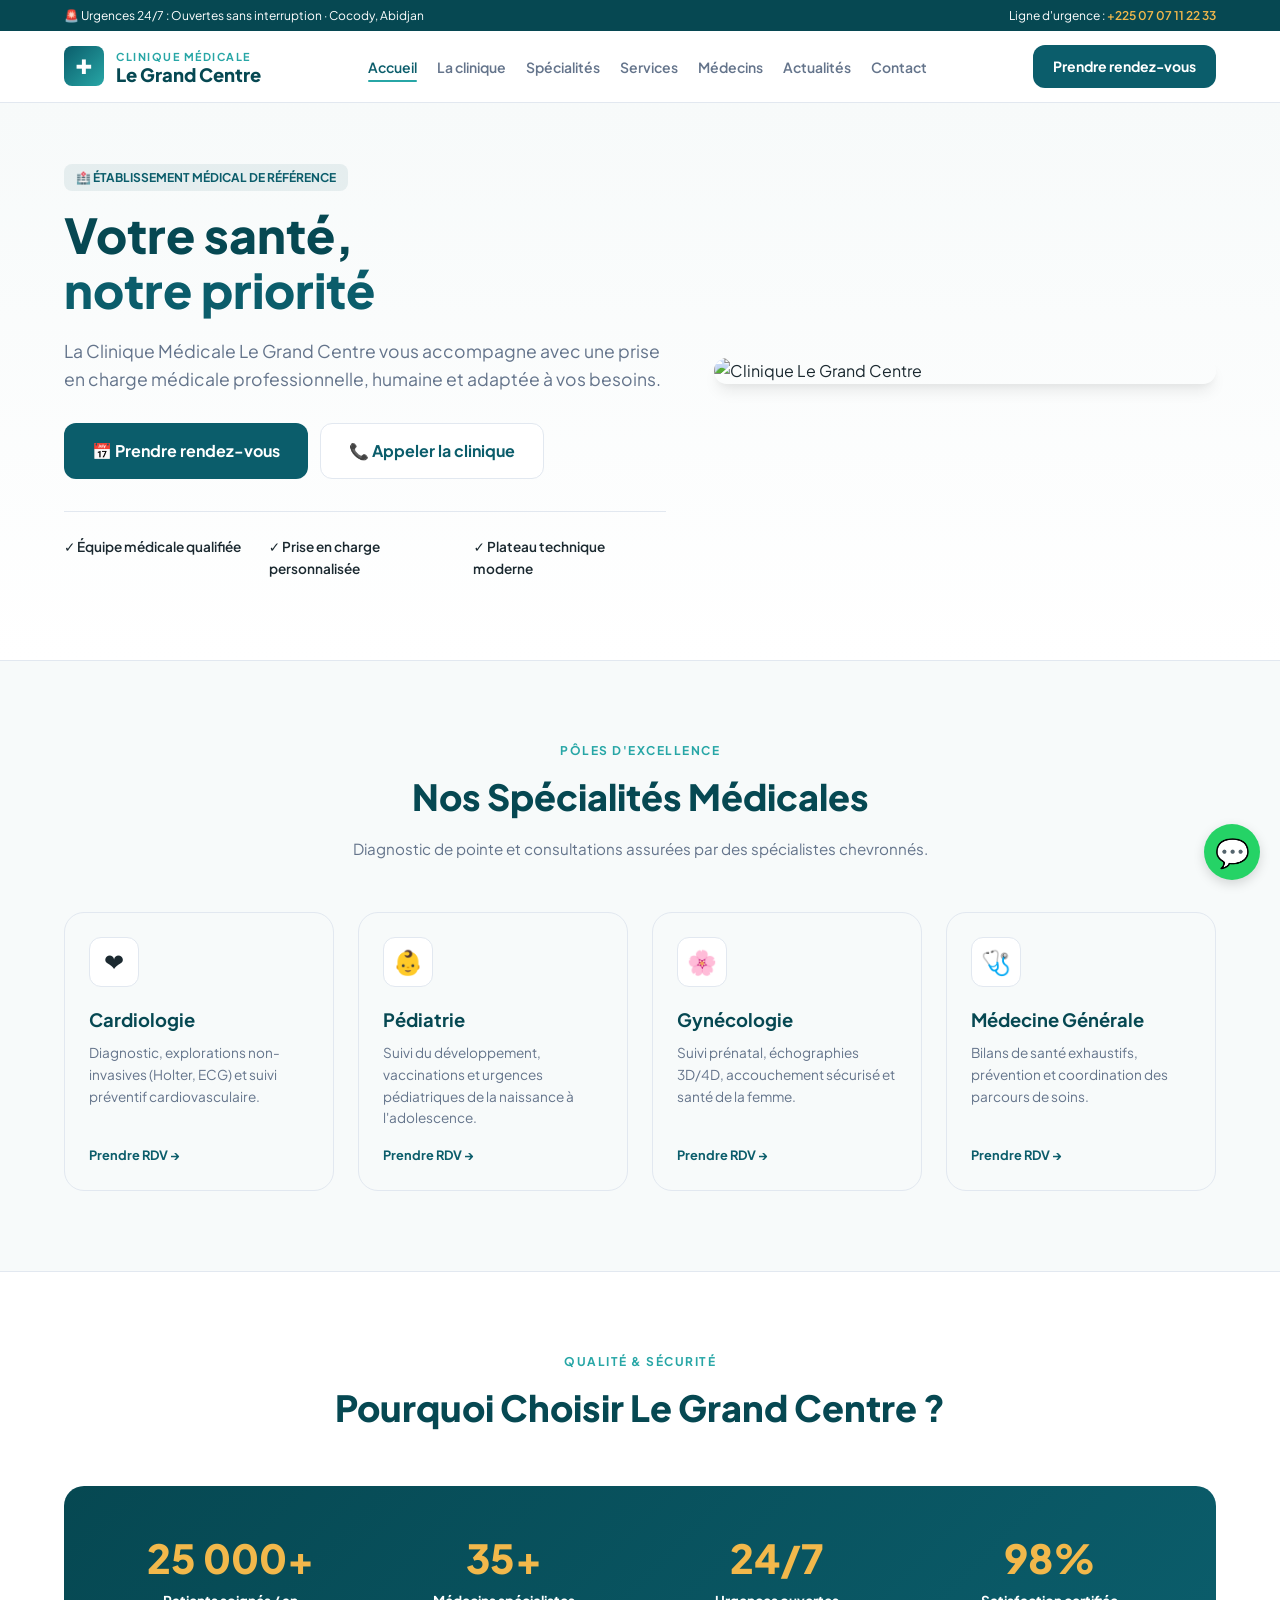
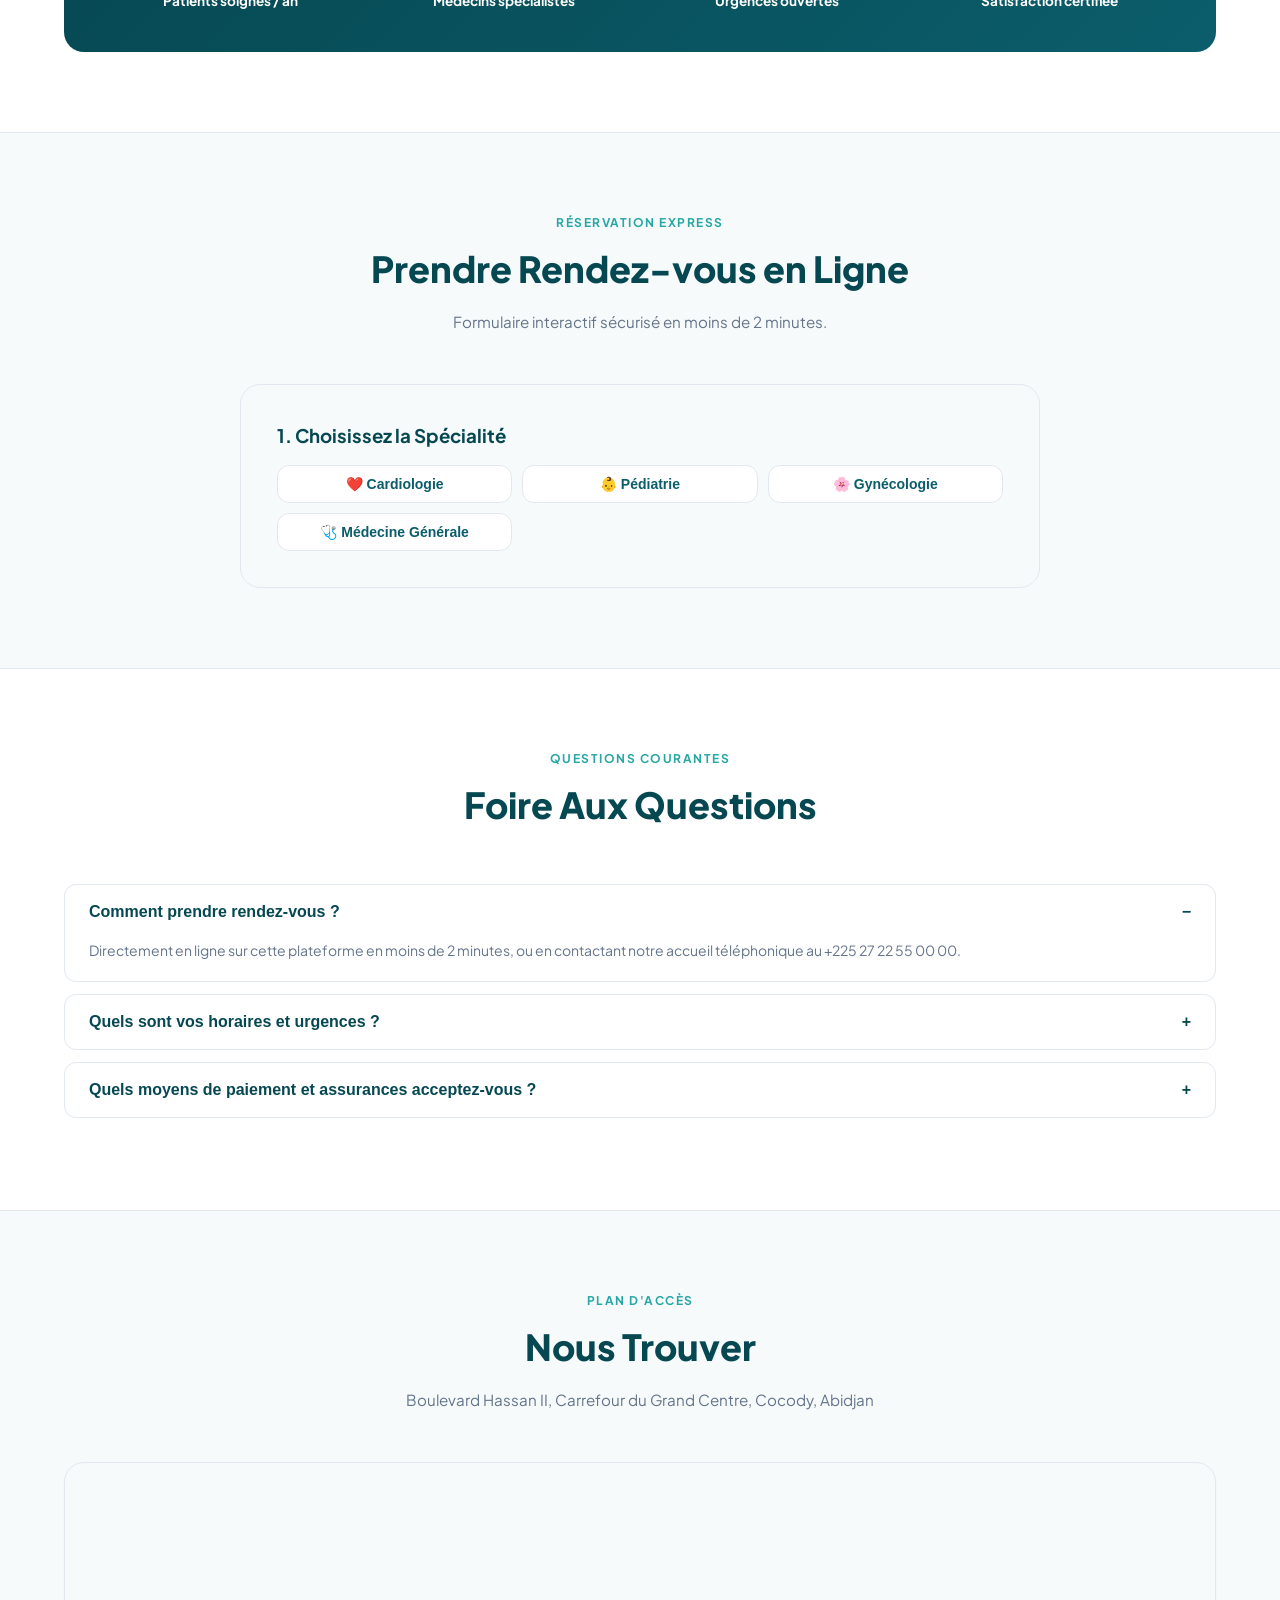
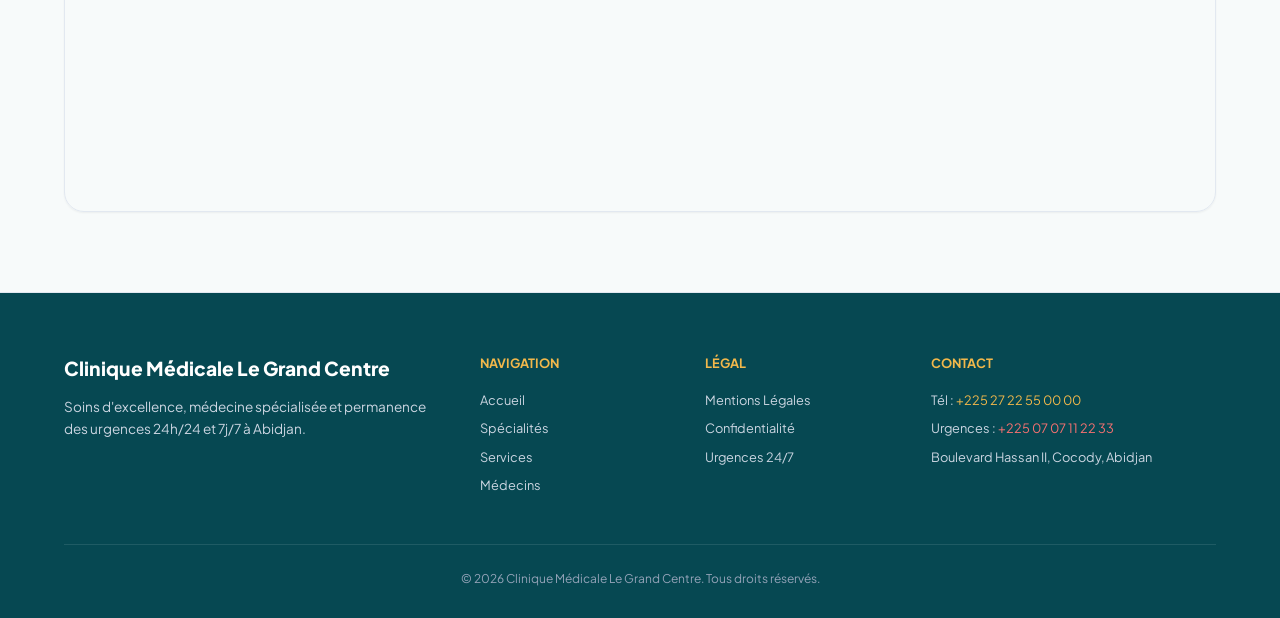
==== grand-centre/index.html @ 13a98567 "feat: initialize React application structure Set up the core project boilerplate with Vite, React 19" ====
<!DOCTYPE html>
<html lang="fr">
<head>
  <meta charset="UTF-8">
  <meta name="viewport" content="width=device-width, initial-scale=1.0">
  <title>Clinique Médicale Le Grand Centre — Votre santé, notre priorité</title>
  <meta name="description" content="Site officiel de la Clinique Médicale Le Grand Centre à Abidjan : consultations spécialisées, urgences 24h/24, chirurgie, maternité et prise de rendez-vous en ligne.">
  <link rel="canonical" href="https://legrandcentre-clinique.com">

  <!-- Google Fonts -->
  <link rel="preconnect" href="https://fonts.googleapis.com">
  <link rel="preconnect" href="https://fonts.gstatic.com" crossorigin>
  <link href="https://fonts.googleapis.com/css2?family=Plus+Jakarta+Sans:wght@300;400;500;600;700;800&display=swap" rel="stylesheet">

  <!-- CSS Vanilla Architecture -->
  <link rel="stylesheet" href="css/style.css">
  <link rel="stylesheet" href="css/responsive.css">
  <link rel="stylesheet" href="css/animations.css">

  <!-- Schema.org JSON-LD -->
  <script type="application/ld+json">
  {
    "@context": "https://schema.org",
    "@type": "MedicalClinic",
    "name": "Clinique Médicale Le Grand Centre",
    "telephone": "+2252722550000",
    "address": {
      "@type": "PostalAddress",
      "streetAddress": "Boulevard Hassan II, Cocody",
      "addressLocality": "Abidjan",
      "addressCountry": "CI"
    }
  }
  </script>
</head>
<body>

  <!-- Top bar urgences -->
  <div class="top-bar">
    <div class="container">
      <div>🚨 Urgences 24/7 : Ouvertes sans interruption · Cocody, Abidjan</div>
      <div>
        Ligne d'urgence : <a href="tel:+2250707112233">+225 07 07 11 22 33</a>
      </div>
    </div>
  </div>

  <!-- Header Sticky -->
  <header class="main-header">
    <div class="container">
      <div class="header-inner">
        <a href="index.html" class="logo-wrap">
          <div class="logo-icon">✚</div>
          <div class="logo-text">
            <span>Clinique Médicale</span>
            <strong>Le Grand Centre</strong>
          </div>
        </a>

        <!-- Desktop Nav -->
        <nav class="desktop-nav">
          <ul class="nav-links">
            <li><a href="#accueil" class="active">Accueil</a></li>
            <li><a href="pages/clinique.html">La clinique</a></li>
            <li><a href="pages/specialites.html">Spécialités</a></li>
            <li><a href="pages/services.html">Services</a></li>
            <li><a href="pages/medecins.html">Médecins</a></li>
            <li><a href="pages/actualites.html">Actualités</a></li>
            <li><a href="pages/contact.html">Contact</a></li>
          </ul>
        </nav>

        <div>
          <a href="#rendez-vous" class="btn btn-primary">Prendre rendez-vous</a>
        </div>
      </div>
    </div>
  </header>

  <!-- Hero Section -->
  <section id="accueil" class="hero-section">
    <div class="container">
      <div class="hero-grid">
        <div>
          <div class="hero-tag">🏥 Établissement Médical de Référence</div>
          <h1 class="hero-title">
            Votre santé, <br>
            <span>notre priorité</span>
          </h1>
          <p class="hero-desc">
            La Clinique Médicale Le Grand Centre vous accompagne avec une prise en charge médicale professionnelle, humaine et adaptée à vos besoins.
          </p>

          <div style="display: flex; gap: 12px; flex-wrap: wrap;">
            <a href="#rendez-vous" class="btn btn-primary" style="padding: 14px 28px; font-size: 1rem;">
              📅 Prendre rendez-vous
            </a>
            <a href="tel:+2252722550000" class="btn btn-secondary" style="padding: 14px 28px; font-size: 1rem;">
              📞 Appeler la clinique
            </a>
          </div>

          <div class="hero-badges">
            <div>✓ Équipe médicale qualifiée</div>
            <div>✓ Prise en charge personnalisée</div>
            <div>✓ Plateau technique moderne</div>
          </div>
        </div>

        <div>
          <img src="https://images.unsplash.com/photo-1519494026892-80bbd2d6fd0d?auto=format&fit=crop&q=80&w=800" alt="Clinique Le Grand Centre" style="border-radius: var(--radius-lg); box-shadow: var(--shadow-lg);">
        </div>
      </div>
    </div>
  </section>

  <!-- Spécialités -->
  <section id="specialites" class="section">
    <div class="container">
      <div class="section-header">
        <div class="section-kicker">Pôles d'excellence</div>
        <h2 class="section-title">Nos Spécialités Médicales</h2>
        <p class="section-subtitle">Diagnostic de pointe et consultations assurées par des spécialistes chevronnés.</p>
      </div>

      <div class="grid-cards">
        <div class="card-spec">
          <div>
            <div class="card-icon">❤️</div>
            <h3 style="font-size: 1.15rem; color: var(--primary-dark); margin-bottom: 8px;">Cardiologie</h3>
            <p style="font-size: 0.85rem; color: var(--text-light); margin-bottom: 16px;">
              Diagnostic, explorations non-invasives (Holter, ECG) et suivi préventif cardiovasculaire.
            </p>
          </div>
          <a href="#rendez-vous" style="font-size: 0.8rem; font-weight: 700; color: var(--primary);">Prendre RDV →</a>
        </div>

        <div class="card-spec">
          <div>
            <div class="card-icon">👶</div>
            <h3 style="font-size: 1.15rem; color: var(--primary-dark); margin-bottom: 8px;">Pédiatrie</h3>
            <p style="font-size: 0.85rem; color: var(--text-light); margin-bottom: 16px;">
              Suivi du développement, vaccinations et urgences pédiatriques de la naissance à l'adolescence.
            </p>
          </div>
          <a href="#rendez-vous" style="font-size: 0.8rem; font-weight: 700; color: var(--primary);">Prendre RDV →</a>
        </div>

        <div class="card-spec">
          <div>
            <div class="card-icon">🌸</div>
            <h3 style="font-size: 1.15rem; color: var(--primary-dark); margin-bottom: 8px;">Gynécologie</h3>
            <p style="font-size: 0.85rem; color: var(--text-light); margin-bottom: 16px;">
              Suivi prénatal, échographies 3D/4D, accouchement sécurisé et santé de la femme.
            </p>
          </div>
          <a href="#rendez-vous" style="font-size: 0.8rem; font-weight: 700; color: var(--primary);">Prendre RDV →</a>
        </div>

        <div class="card-spec">
          <div>
            <div class="card-icon">🩺</div>
            <h3 style="font-size: 1.15rem; color: var(--primary-dark); margin-bottom: 8px;">Médecine Générale</h3>
            <p style="font-size: 0.85rem; color: var(--text-light); margin-bottom: 16px;">
              Bilans de santé exhaustifs, prévention et coordination des parcours de soins.
            </p>
          </div>
          <a href="#rendez-vous" style="font-size: 0.8rem; font-weight: 700; color: var(--primary);">Prendre RDV →</a>
        </div>
      </div>
    </div>
  </section>

  <!-- Pourquoi Nous Choisir & Chiffres Clés -->
  <section class="section" style="background-color: var(--white);">
    <div class="container">
      <div class="section-header">
        <div class="section-kicker">Qualité & Sécurité</div>
        <h2 class="section-title">Pourquoi Choisir Le Grand Centre ?</h2>
      </div>

      <div class="stats-banner">
        <div>
          <div class="stat-val">25 000+</div>
          <div class="stat-lbl">Patients soignés / an</div>
        </div>
        <div>
          <div class="stat-val">35+</div>
          <div class="stat-lbl">Médecins spécialistes</div>
        </div>
        <div>
          <div class="stat-val">24/7</div>
          <div class="stat-lbl">Urgences ouvertes</div>
        </div>
        <div>
          <div class="stat-val">98%</div>
          <div class="stat-lbl">Satisfaction certifiée</div>
        </div>
      </div>
    </div>
  </section>

  <!-- Prise de Rendez-vous Interactif (Vanilla JS) -->
  <section id="rendez-vous" class="section">
    <div class="container">
      <div class="section-header">
        <div class="section-kicker">Réservation Express</div>
        <h2 class="section-title">Prendre Rendez-vous en Ligne</h2>
        <p class="section-subtitle">Formulaire interactif sécurisé en moins de 2 minutes.</p>
      </div>

      <div id="appointment-wizard" class="wizard-box">
        <!-- Étape 1 -->
        <div class="step-pane" id="step-1">
          <h3 style="margin-bottom: 14px; color: var(--primary-dark);">1. Choisissez la Spécialité</h3>
          <div style="display: grid; grid-template-columns: repeat(auto-fit, minmax(200px, 1fr)); gap: 10px;">
            <button type="button" class="btn btn-secondary spec-select-btn" data-id="cardio" data-name="Cardiologie">❤️ Cardiologie</button>
            <button type="button" class="btn btn-secondary spec-select-btn" data-id="pediatrie" data-name="Pédiatrie">👶 Pédiatrie</button>
            <button type="button" class="btn btn-secondary spec-select-btn" data-id="gyneco" data-name="Gynécologie">🌸 Gynécologie</button>
            <button type="button" class="btn btn-secondary spec-select-btn" data-id="medecine" data-name="Médecine Générale">🩺 Médecine Générale</button>
          </div>
        </div>

        <!-- Étape 2 -->
        <div class="step-pane" id="step-2" style="display:none;">
          <h3 style="margin-bottom: 14px; color: var(--primary-dark);">2. Choisissez votre Médecin</h3>
          <div class="form-group">
            <select id="doctor-select" class="form-control">
              <option value="Premier praticien disponible">Premier praticien disponible (Le plus rapide)</option>
            </select>
          </div>
          <div style="display: flex; justify-content: space-between; margin-top: 20px;">
            <button type="button" class="btn btn-secondary btn-back">Précédent</button>
            <button type="button" id="step-2-next" class="btn btn-primary">Continuer</button>
          </div>
        </div>

        <!-- Étape 3 -->
        <div class="step-pane" id="step-3" style="display:none;">
          <h3 style="margin-bottom: 14px; color: var(--primary-dark);">3. Date et Heure</h3>
          <div class="form-group">
            <label for="date-select">Date souhaitée</label>
            <input type="date" id="date-select" class="form-control" value="2026-10-15">
          </div>
          <div class="form-group">
            <label for="time-select">Créneau horaire</label>
            <select id="time-select" class="form-control">
              <option value="08:30">08:30</option>
              <option value="10:00">10:00</option>
              <option value="14:30">14:30</option>
              <option value="16:00">16:00</option>
            </select>
          </div>
          <div style="display: flex; justify-content: space-between; margin-top: 20px;">
            <button type="button" class="btn btn-secondary btn-back">Précédent</button>
            <button type="button" id="step-3-next" class="btn btn-primary">Continuer</button>
          </div>
        </div>

        <!-- Étape 4 -->
        <div class="step-pane" id="step-4" style="display:none;">
          <h3 style="margin-bottom: 14px; color: var(--primary-dark);">4. Coordonnées du Patient</h3>
          <div class="form-group">
            <label for="patient-name">Nom et prénom *</label>
            <input type="text" id="patient-name" class="form-control" placeholder="Ex: Kouassi Paul">
          </div>
          <div class="form-group">
            <label for="patient-phone">Numéro de téléphone *</label>
            <input type="tel" id="patient-phone" class="form-control" placeholder="+225 07 00 11 22 33">
          </div>
          <div class="form-group">
            <label for="patient-email">Email (optionnel)</label>
            <input type="email" id="patient-email" class="form-control" placeholder="paul@exemple.com">
          </div>
          <div style="display: flex; justify-content: space-between; margin-top: 20px;">
            <button type="button" class="btn btn-secondary btn-back">Précédent</button>
            <button type="button" id="step-4-submit" class="btn btn-primary">Valider mon rendez-vous</button>
          </div>
        </div>

        <!-- Étape 5 : Reçu Confirmation -->
        <div class="step-pane" id="step-5" style="display:none; text-align: center;">
          <div style="font-size: 3rem; color: #10B981; margin-bottom: 10px;">✓</div>
          <h3 style="color: var(--primary-dark); font-size: 1.5rem; margin-bottom: 8px;">Rendez-vous Confirmé !</h3>
          <p style="color: var(--text-light); font-size: 0.9rem; margin-bottom: 24px;">
            Votre convocation médicale a été générée.
          </p>

          <div style="background: white; border: 2px dashed var(--border); border-radius: var(--radius-md); padding: 20px; text-align: left; max-width: 450px; margin: 0 auto 20px;">
            <p><strong>N° Dossier :</strong> <span id="recap-ref"></span></p>
            <p><strong>Patient :</strong> <span id="recap-nom"></span></p>
            <p><strong>Spécialité :</strong> <span id="recap-spec"></span></p>
            <p><strong>Médecin :</strong> <span id="recap-doc"></span></p>
            <p><strong>Date & Heure :</strong> <span id="recap-date"></span></p>
          </div>

          <div style="display: flex; gap: 10px; justify-content: center;">
            <button type="button" id="btn-print-pass" class="btn btn-secondary">🖨️ Imprimer</button>
            <button type="button" id="btn-reset-rdv" class="btn btn-primary">Nouveau RDV</button>
          </div>
        </div>
      </div>
    </div>
  </section>

  <!-- FAQ Accordion -->
  <section id="faq" class="section" style="background-color: var(--white);">
    <div class="container" style="max-w: 800px;">
      <div class="section-header">
        <div class="section-kicker">Questions courantes</div>
        <h2 class="section-title">Foire Aux Questions</h2>
      </div>

      <div class="faq-item active">
        <button class="faq-question">
          <span>Comment prendre rendez-vous ?</span>
          <span class="faq-icon">−</span>
        </button>
        <div class="faq-answer">
          Directement en ligne sur cette plateforme en moins de 2 minutes, ou en contactant notre accueil téléphonique au +225 27 22 55 00 00.
        </div>
      </div>

      <div class="faq-item">
        <button class="faq-question">
          <span>Quels sont vos horaires et urgences ?</span>
          <span class="faq-icon">+</span>
        </button>
        <div class="faq-answer">
          Les consultations sur rendez-vous se déroulent du lundi au samedi de 07h30 à 20h00. Le service des urgences et de réanimation est ouvert 24h/24 et 7j/7.
        </div>
      </div>

      <div class="faq-item">
        <button class="faq-question">
          <span>Quels moyens de paiement et assurances acceptez-vous ?</span>
          <span class="faq-icon">+</span>
        </button>
        <div class="faq-answer">
          Nous acceptons les espèces, cartes bancaires, mobile money (Wave, Orange Money, MTN) ainsi que le tiers payant avec plus de 20 compagnies d'assurance (Ascoma, Sanlam, Sunu, Saham, Allianz, etc.).
        </div>
      </div>
    </div>
  </section>

  <!-- Localisation Google Maps -->
  <section class="section">
    <div class="container">
      <div class="section-header">
        <div class="section-kicker">Plan d'accès</div>
        <h2 class="section-title">Nous Trouver</h2>
        <p class="section-subtitle">Boulevard Hassan II, Carrefour du Grand Centre, Cocody, Abidjan</p>
      </div>

      <div style="border-radius: var(--radius-lg); overflow: hidden; height: 350px; box-shadow: var(--shadow-sm); border: 1px solid var(--border);">
        <iframe src="https://www.google.com/maps/embed?pb=!1m18!1m12!1m3!1d3972.482813589408!2d-3.989912!3d5.358241!2m3!1f0!2f0!3f0!3m2!1i1024!2i768!4f13.1!3m3!1m2!1s0xfc1945638c4b7b3%3A0x6bfa9e67ad10850!2sCocody%2C%20Abidjan!5e0!3m2!1sfr!2sci!4v1700000000000!5m2!1sfr!2sci" width="100%" height="100%" style="border:0;" allowfullscreen="" loading="lazy"></iframe>
      </div>
    </div>
  </section>

  <!-- Footer -->
  <footer class="main-footer">
    <div class="container">
      <div class="footer-grid">
        <div class="footer-col">
          <h4 style="color: white; font-size: 1.2rem; font-weight: 800; margin-bottom: 12px;">Clinique Médicale Le Grand Centre</h4>
          <p style="font-size: 0.85rem; color: #CBD5E1; line-height: 1.6;">
            Soins d'excellence, médecine spécialisée et permanence des urgences 24h/24 et 7j/7 à Abidjan.
          </p>
        </div>
        <div class="footer-col">
          <h5>Navigation</h5>
          <ul>
            <li><a href="index.html">Accueil</a></li>
            <li><a href="pages/specialites.html">Spécialités</a></li>
            <li><a href="pages/services.html">Services</a></li>
            <li><a href="pages/medecins.html">Médecins</a></li>
          </ul>
        </div>
        <div class="footer-col">
          <h5>Légal</h5>
          <ul>
            <li><a href="pages/mentions-legales.html">Mentions Légales</a></li>
            <li><a href="pages/confidentialite.html">Confidentialité</a></li>
            <li><a href="pages/urgences.html">Urgences 24/7</a></li>
          </ul>
        </div>
        <div class="footer-col">
          <h5>Contact</h5>
          <ul>
            <li>Tél : <a href="tel:+2252722550000" style="color: var(--accent);">+225 27 22 55 00 00</a></li>
            <li>Urgences : <a href="tel:+2250707112233" style="color: #F87171;">+225 07 07 11 22 33</a></li>
            <li>Boulevard Hassan II, Cocody, Abidjan</li>
          </ul>
        </div>
      </div>
      <div style="text-align: center; font-size: 0.75rem; color: #94A3B8; padding-top: 24px;">
        © 2026 Clinique Médicale Le Grand Centre. Tous droits réservés.
      </div>
    </div>
  </footer>

  <!-- WhatsApp Bouton Flottant -->
  <a href="https://wa.me/2250707112233?text=Bonjour%20Clinique%20Le%20Grand%20Centre" target="_blank" rel="noopener noreferrer" class="whatsapp-float whatsapp-trigger" aria-label="Contacter la clinique sur WhatsApp">
    💬
  </a>

  <!-- Barre CTA Fixe Mobile -->
  <div class="mobile-bar">
    <div class="mobile-bar-grid">
      <a href="tel:+2252722550000">
        📞 Appeler
      </a>
      <a href="#rendez-vous" class="btn-rdv-mob">
        📅 RDV
      </a>
      <a href="https://wa.me/2250707112233?text=Bonjour" target="_blank" rel="noopener noreferrer" class="whatsapp-trigger">
        💬 WhatsApp
      </a>
    </div>
  </div>

  <!-- Scripts Vanilla ES6+ -->
  <script src="js/main.js"></script>
  <script src="js/menu.js"></script>
  <script src="js/appointment.js"></script>
  <script src="js/faq.js"></script>
  <script src="js/modal.js"></script>
  <script src="js/validation.js"></script>
</body>
</html>
---- grand-centre/css/style.css ----
/* ==========================================================================
   Clinique Médicale Le Grand Centre - Feuille de Style Principale
   Palette Officielle :
   --primary: #0B5D6B;
   --primary-dark: #064852;
   --secondary: #27A6A6;
   --accent: #F2B84B;
   --background: #F7FAFA;
   --white: #FFFFFF;
   --text: #1B2930;
   --text-light: #64748B;
   ========================================================================== */

:root {
  --primary: #0B5D6B;
  --primary-dark: #064852;
  --secondary: #27A6A6;
  --accent: #F2B84B;
  --background: #F7FAFA;
  --white: #FFFFFF;
  --text: #1B2930;
  --text-light: #64748B;
  --border: #E2E8F0;
  --radius-sm: 8px;
  --radius-md: 12px;
  --radius-lg: 20px;
  --font-family: 'Plus Jakarta Sans', system-ui, -apple-system, sans-serif;
  --shadow-sm: 0 1px 2px 0 rgba(0, 0, 0, 0.05);
  --shadow-md: 0 4px 6px -1px rgba(0, 0, 0, 0.08), 0 2px 4px -1px rgba(0, 0, 0, 0.04);
  --shadow-lg: 0 10px 15px -3px rgba(0, 0, 0, 0.08), 0 4px 6px -2px rgba(0, 0, 0, 0.04);
}

*, *::before, *::after {
  box-sizing: border-box;
  margin: 0;
  padding: 0;
}

html {
  scroll-behavior: smooth;
  font-size: 16px;
}

body {
  font-family: var(--font-family);
  background-color: var(--background);
  color: var(--text);
  line-height: 1.6;
  -webkit-font-smoothing: antialiased;
}

a {
  color: inherit;
  text-decoration: none;
}

img {
  max-width: 100%;
  height: auto;
  display: block;
}

.container {
  width: 100%;
  max-width: 1200px;
  margin: 0 auto;
  padding: 0 24px;
}

/* Micro bar urgences */
.top-bar {
  background-color: var(--primary-dark);
  color: var(--white);
  font-size: 0.75rem;
  padding: 6px 0;
}
.top-bar .container {
  display: flex;
  justify-content: space-between;
  align-items: center;
}
.top-bar a {
  color: var(--accent);
  font-weight: 600;
}

/* Header sticky */
header.main-header {
  position: sticky;
  top: 0;
  background-color: var(--white);
  border-bottom: 1px solid var(--border);
  z-index: 1000;
  transition: all 0.3s ease;
}
header.main-header.scrolled {
  padding: 6px 0;
  box-shadow: var(--shadow-sm);
  background-color: rgba(255, 255, 255, 0.95);
  backdrop-filter: blur(8px);
}
.header-inner {
  display: flex;
  justify-content: space-between;
  align-items: center;
  padding: 14px 0;
}
.logo-wrap {
  display: flex;
  align-items: center;
  gap: 12px;
}
.logo-icon {
  width: 40px;
  height: 40px;
  background: linear-gradient(135deg, var(--primary), var(--secondary));
  border-radius: var(--radius-sm);
  display: flex;
  align-items: center;
  justify-content: center;
  color: var(--white);
  font-size: 1.25rem;
  font-weight: bold;
}
.logo-text span {
  display: block;
  font-size: 0.68rem;
  font-weight: 700;
  letter-spacing: 1.5px;
  color: var(--secondary);
  text-transform: uppercase;
}
.logo-text strong {
  display: block;
  font-size: 1.15rem;
  font-weight: 800;
  color: var(--primary-dark);
  line-height: 1;
}

/* Nav Desktop */
.nav-links {
  display: flex;
  align-items: center;
  gap: 20px;
  list-style: none;
}
.nav-links a {
  font-size: 0.875rem;
  font-weight: 600;
  color: var(--text-light);
  transition: color 0.2s;
  padding: 6px 0;
  position: relative;
}
.nav-links a:hover, .nav-links a.active {
  color: var(--primary);
}
.nav-links a.active::after {
  content: '';
  position: absolute;
  bottom: 0;
  left: 0;
  right: 0;
  height: 2px;
  background-color: var(--secondary);
  border-radius: 2px;
}

/* Boutons */
.btn {
  display: inline-flex;
  align-items: center;
  justify-content: center;
  gap: 8px;
  padding: 10px 20px;
  border-radius: var(--radius-md);
  font-size: 0.875rem;
  font-weight: 700;
  cursor: pointer;
  border: none;
  transition: all 0.2s ease;
}
.btn-primary {
  background-color: var(--primary);
  color: var(--white);
}
.btn-primary:hover {
  background-color: var(--primary-dark);
}
.btn-secondary {
  background-color: var(--white);
  color: var(--primary);
  border: 1px solid var(--border);
}
.btn-secondary:hover {
  background-color: var(--background);
}
.btn-accent {
  background-color: var(--accent);
  color: var(--primary-dark);
}
.btn-accent:hover {
  opacity: 0.92;
}

/* Hero Section */
.hero-section {
  padding: 60px 0 80px;
  background: linear-gradient(180deg, var(--background) 0%, var(--white) 100%);
  border-bottom: 1px solid var(--border);
}
.hero-grid {
  display: grid;
  grid-template-columns: 1.2fr 1fr;
  gap: 48px;
  align-items: center;
}
.hero-tag {
  display: inline-flex;
  align-items: center;
  gap: 6px;
  padding: 4px 12px;
  background-color: rgba(11, 93, 107, 0.08);
  color: var(--primary);
  font-size: 0.75rem;
  font-weight: 700;
  border-radius: var(--radius-sm);
  text-transform: uppercase;
  margin-bottom: 16px;
}
.hero-title {
  font-size: 3rem;
  font-weight: 800;
  color: var(--primary-dark);
  line-height: 1.15;
  margin-bottom: 20px;
}
.hero-title span {
  color: var(--primary);
}
.hero-desc {
  font-size: 1.1rem;
  color: var(--text-light);
  margin-bottom: 30px;
}
.hero-badges {
  display: grid;
  grid-template-columns: repeat(3, 1fr);
  gap: 12px;
  margin-top: 32px;
  padding-top: 24px;
  border-top: 1px solid var(--border);
  font-size: 0.85rem;
  font-weight: 600;
  color: var(--text);
}

/* Sections Générales */
.section {
  padding: 80px 0;
  border-bottom: 1px solid var(--border);
}
.section-header {
  text-align: center;
  max-width: 680px;
  margin: 0 auto 50px;
}
.section-kicker {
  font-size: 0.75rem;
  font-weight: 700;
  text-transform: uppercase;
  letter-spacing: 1.5px;
  color: var(--secondary);
  margin-bottom: 8px;
}
.section-title {
  font-size: 2.25rem;
  font-weight: 800;
  color: var(--primary-dark);
  margin-bottom: 12px;
}
.section-subtitle {
  font-size: 0.95rem;
  color: var(--text-light);
}

/* Grilles Spécialités */
.grid-cards {
  display: grid;
  grid-template-columns: repeat(auto-fit, minmax(260px, 1fr));
  gap: 24px;
}
.card-spec {
  background-color: var(--background);
  border: 1px solid var(--border);
  border-radius: var(--radius-lg);
  padding: 24px;
  transition: all 0.3s ease;
  display: flex;
  flex-direction: column;
  justify-content: space-between;
}
.card-spec:hover {
  background-color: var(--white);
  border-color: var(--secondary);
  transform: translateY(-4px);
  box-shadow: var(--shadow-lg);
}
.card-icon {
  width: 50px;
  height: 50px;
  background-color: var(--white);
  border: 1px solid var(--border);
  border-radius: var(--radius-md);
  display: flex;
  align-items: center;
  justify-content: center;
  font-size: 1.5rem;
  margin-bottom: 18px;
  transition: background-color 0.2s;
}
.card-spec:hover .card-icon {
  background-color: rgba(39, 166, 166, 0.15);
}

/* Chiffres Clés */
.stats-banner {
  background: linear-gradient(135deg, var(--primary-dark), var(--primary));
  color: var(--white);
  border-radius: var(--radius-lg);
  padding: 40px;
  display: grid;
  grid-template-columns: repeat(4, 1fr);
  gap: 20px;
  text-align: center;
  margin-top: 50px;
}
.stat-val {
  font-size: 2.5rem;
  font-weight: 900;
  color: var(--accent);
}
.stat-lbl {
  font-size: 0.85rem;
  font-weight: 700;
}

/* Formulaire Prise de Rendez-vous */
.wizard-box {
  background-color: var(--background);
  border: 1px solid var(--border);
  border-radius: var(--radius-lg);
  padding: 36px;
  max-width: 800px;
  margin: 0 auto;
}
.form-group {
  margin-bottom: 18px;
}
.form-group label {
  display: block;
  font-size: 0.8rem;
  font-weight: 700;
  margin-bottom: 6px;
}
.form-control {
  width: 100%;
  padding: 10px 14px;
  border-radius: var(--radius-sm);
  border: 1px solid var(--border);
  background-color: var(--white);
  font-family: inherit;
  font-size: 0.875rem;
}
.form-control:focus {
  outline: none;
  border-color: var(--primary);
  box-shadow: 0 0 0 3px rgba(11, 93, 107, 0.15);
}

/* FAQ Accordéon */
.faq-item {
  border: 1px solid var(--border);
  border-radius: var(--radius-md);
  background-color: var(--white);
  margin-bottom: 12px;
  overflow: hidden;
}
.faq-question {
  width: 100%;
  text-align: left;
  padding: 18px 24px;
  font-size: 1rem;
  font-weight: 700;
  color: var(--primary-dark);
  background: none;
  border: none;
  cursor: pointer;
  display: flex;
  justify-content: space-between;
  align-items: center;
}
.faq-answer {
  display: none;
  padding: 0 24px 20px;
  font-size: 0.875rem;
  color: var(--text-light);
}
.faq-item.active .faq-answer {
  display: block;
}

/* Footer */
footer.main-footer {
  background-color: var(--primary-dark);
  color: var(--white);
  padding: 60px 0 30px;
}
.footer-grid {
  display: grid;
  grid-template-columns: 2fr 1fr 1fr 1.5fr;
  gap: 36px;
  padding-bottom: 40px;
  border-bottom: 1px solid rgba(255, 255, 255, 0.1);
}
.footer-col h5 {
  color: var(--accent);
  font-size: 0.8rem;
  text-transform: uppercase;
  margin-bottom: 16px;
}
.footer-col ul {
  list-style: none;
}
.footer-col ul li {
  margin-bottom: 8px;
  font-size: 0.8rem;
  color: #CBD5E1;
}

/* WhatsApp Flottant */
.whatsapp-float {
  position: fixed;
  right: 20px;
  bottom: 20px;
  width: 56px;
  height: 56px;
  background-color: #25D366;
  color: white;
  border-radius: 50%;
  display: flex;
  align-items: center;
  justify-content: center;
  font-size: 28px;
  box-shadow: 0 4px 12px rgba(0,0,0,0.15);
  z-index: 999;
  cursor: pointer;
  transition: transform 0.2s;
}
.whatsapp-float:hover {
  transform: scale(1.08);
}

/* Barre Mobile Fixe */
.mobile-bar {
  display: none;
  position: fixed;
  bottom: 0;
  left: 0;
  right: 0;
  background: white;
  border-top: 1px solid var(--border);
  padding: 8px 12px;
  z-index: 1000;
  box-shadow: 0 -2px 10px rgba(0,0,0,0.05);
}
.mobile-bar-grid {
  display: grid;
  grid-template-columns: repeat(3, 1fr);
  gap: 8px;
  text-align: center;
  font-size: 0.75rem;
  font-weight: 700;
}
.mobile-bar a, .mobile-bar button {
  padding: 6px;
  border-radius: 8px;
  display: flex;
  flex-direction: column;
  align-items: center;
  justify-content: center;
  color: var(--text);
  border: none;
  background: none;
  cursor: pointer;
}
.mobile-bar .btn-rdv-mob {
  background-color: var(--primary);
  color: white;
}
---- grand-centre/css/responsive.css ----
/* ==========================================================================
   Clinique Médicale Le Grand Centre - Responsive Rules
   Mobile (320px - 767px), Tablet (768px - 1023px), Desktop (1024px+)
   ========================================================================== */

/* Mobile */
@media (max-width: 767px) {
  .hero-grid {
    grid-template-columns: 1fr;
    gap: 32px;
  }
  .hero-title {
    font-size: 2.2rem;
  }
  .hero-badges {
    grid-template-columns: 1fr;
    gap: 8px;
  }
  .stats-banner {
    grid-template-columns: repeat(2, 1fr);
    padding: 24px;
    gap: 16px;
  }
  .footer-grid {
    grid-template-columns: 1fr;
    gap: 24px;
  }
  .nav-links {
    display: none;
  }
  .mobile-bar {
    display: block;
  }
  .whatsapp-float {
    bottom: 74px; /* avoid overlapping mobile bar */
  }
  body {
    padding-bottom: 60px;
  }
  .section {
    padding: 50px 0;
  }
}

/* Tablet */
@media (min-width: 768px) and (max-width: 1023px) {
  .hero-grid {
    grid-template-columns: 1.1fr 0.9fr;
    gap: 32px;
  }
  .stats-banner {
    grid-template-columns: repeat(2, 1fr);
  }
  .footer-grid {
    grid-template-columns: 1fr 1fr;
  }
}

/* Desktop */
@media (min-width: 1024px) {
  .mobile-menu-btn {
    display: none;
  }
}
---- grand-centre/css/animations.css ----
/* ==========================================================================
   Clinique Médicale Le Grand Centre - Animations sobres
   fade-in, slide-up, scale, transitions fluides
   ========================================================================== */

@keyframes fadeIn {
  from {
    opacity: 0;
    transform: translateY(12px);
  }
  to {
    opacity: 1;
    transform: translateY(0);
  }
}

@keyframes pulseGlow {
  0%, 100% {
    opacity: 1;
    transform: scale(1);
  }
  50% {
    opacity: 0.8;
    transform: scale(1.05);
  }
}

.fade-in {
  animation: fadeIn 0.4s ease-out forwards;
}

.pulse {
  animation: pulseGlow 2s infinite ease-in-out;
}

/* IntersectionObserver trigger class */
.reveal {
  opacity: 0;
  transform: translateY(20px);
  transition: opacity 0.6s cubic-bezier(0.16, 1, 0.3, 1), transform 0.6s cubic-bezier(0.16, 1, 0.3, 1);
}

.reveal.active {
  opacity: 1;
  transform: translateY(0);
}
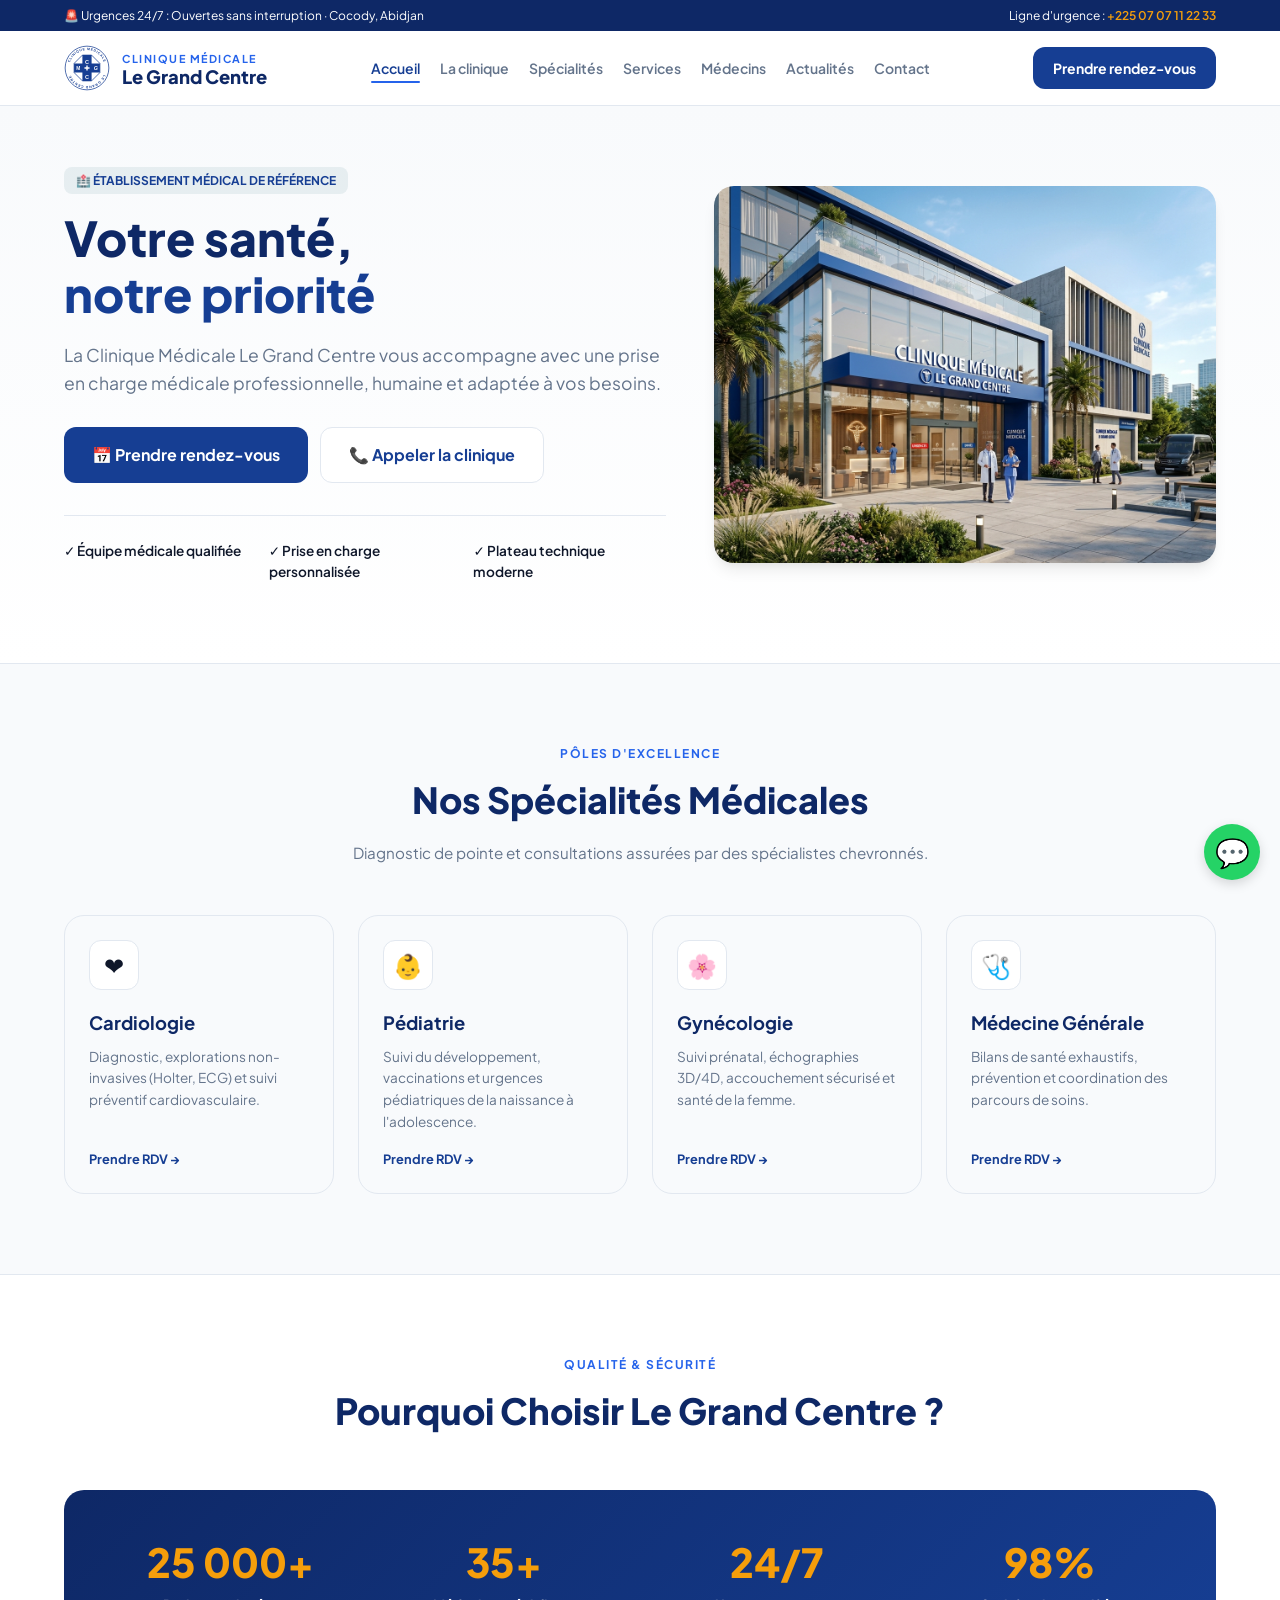
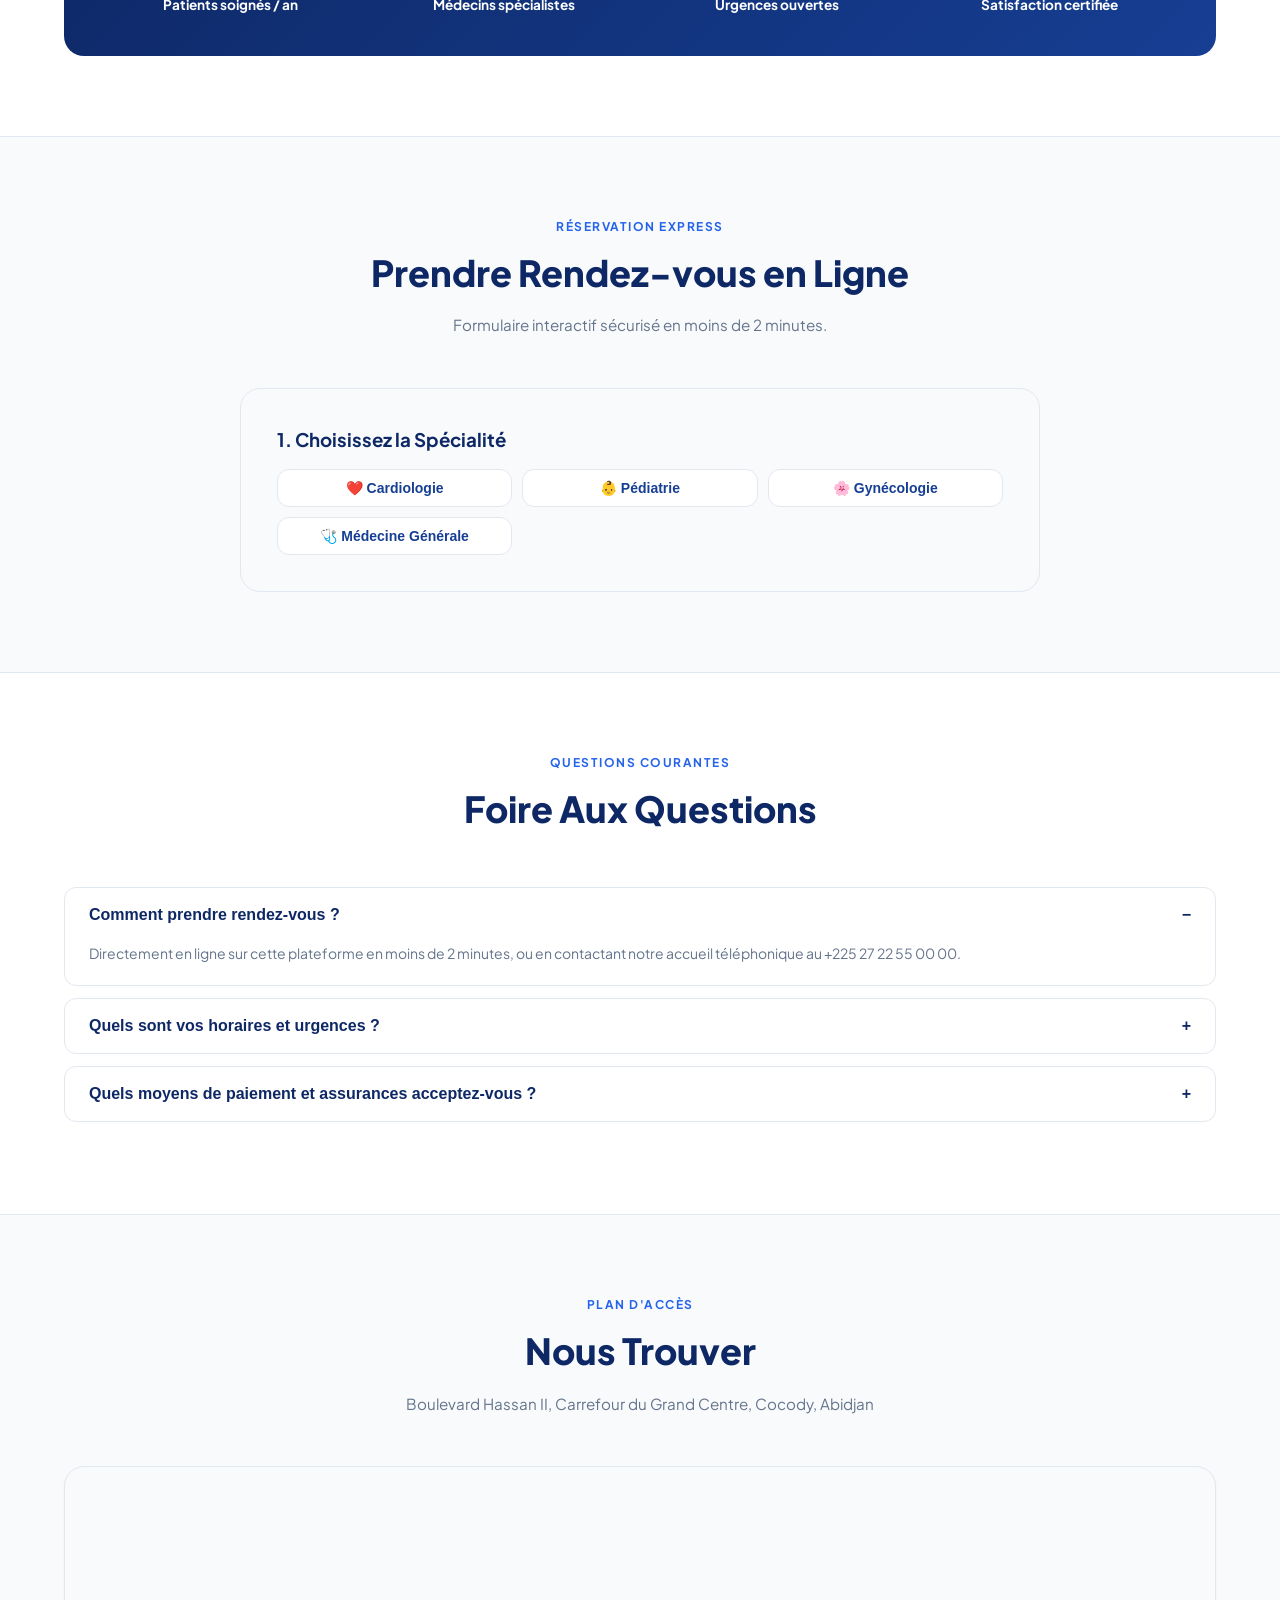
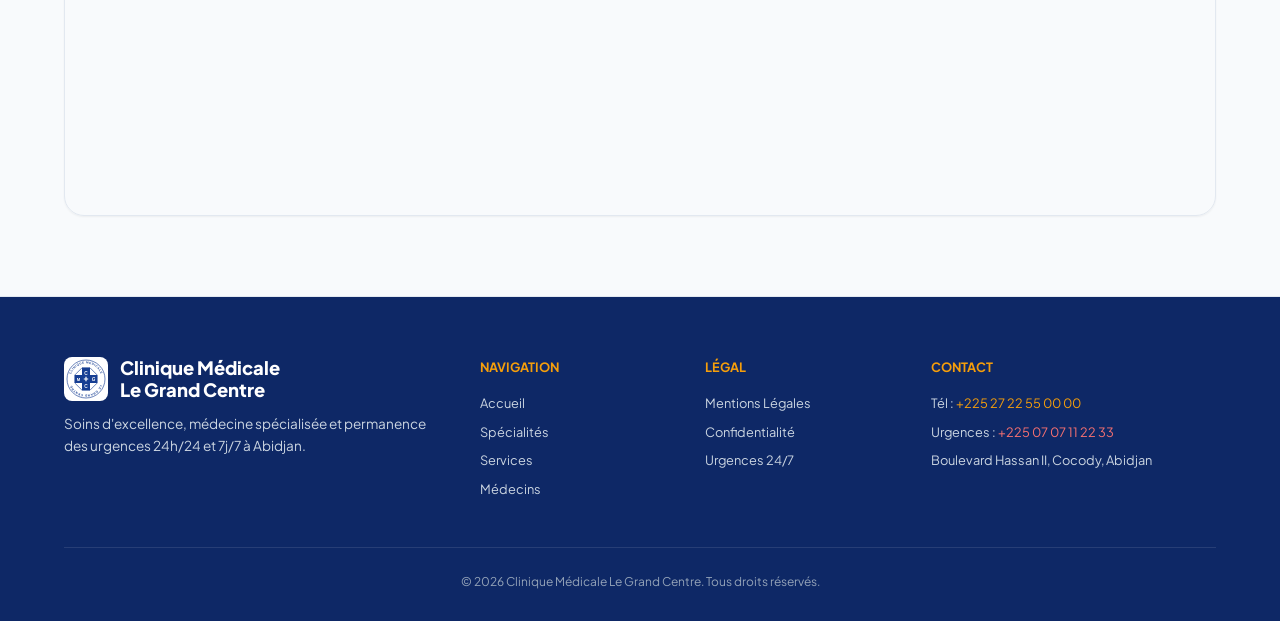
==== commit ad50acb3: "style: update branding colors and site aesthetics Refreshed the color palette to the new official co" ====
--- a/grand-centre/index.html
+++ b/grand-centre/index.html
@@ -11,6 +11,8 @@
   <link rel="preconnect" href="https://fonts.googleapis.com">
   <link rel="preconnect" href="https://fonts.gstatic.com" crossorigin>
   <link href="https://fonts.googleapis.com/css2?family=Plus+Jakarta+Sans:wght@300;400;500;600;700;800&display=swap" rel="stylesheet">
+
+  <link rel="icon" type="image/svg+xml" href="assets/images/logo.svg">
 
   <!-- CSS Vanilla Architecture -->
   <link rel="stylesheet" href="css/style.css">
@@ -50,7 +52,7 @@
     <div class="container">
       <div class="header-inner">
         <a href="index.html" class="logo-wrap">
-          <div class="logo-icon">✚</div>
+          <img src="assets/images/logo.svg" alt="Logo Clinique Médicale Le Grand Centre" width="46" height="46" style="width: 46px; height: 46px; object-fit: contain;">
           <div class="logo-text">
             <span>Clinique Médicale</span>
             <strong>Le Grand Centre</strong>
@@ -108,7 +110,7 @@
         </div>
 
         <div>
-          <img src="https://images.unsplash.com/photo-1519494026892-80bbd2d6fd0d?auto=format&fit=crop&q=80&w=800" alt="Clinique Le Grand Centre" style="border-radius: var(--radius-lg); box-shadow: var(--shadow-lg);">
+          <img src="assets/images/facade.jpg" alt="Façade officielle de la Clinique Médicale Le Grand Centre" style="width: 100%; border-radius: var(--radius-lg); box-shadow: var(--shadow-lg); object-fit: cover; aspect-ratio: 4/3;">
         </div>
       </div>
     </div>
@@ -363,7 +365,10 @@
     <div class="container">
       <div class="footer-grid">
         <div class="footer-col">
-          <h4 style="color: white; font-size: 1.2rem; font-weight: 800; margin-bottom: 12px;">Clinique Médicale Le Grand Centre</h4>
+          <div style="display: flex; align-items: center; gap: 12px; margin-bottom: 12px;">
+            <img src="assets/images/logo.svg" alt="Logo Clinique Médicale Le Grand Centre" width="44" height="44" style="background: white; border-radius: 8px; padding: 2px;">
+            <h4 style="color: white; font-size: 1.15rem; font-weight: 800; line-height: 1.2;">Clinique Médicale<br>Le Grand Centre</h4>
+          </div>
           <p style="font-size: 0.85rem; color: #CBD5E1; line-height: 1.6;">
             Soins d'excellence, médecine spécialisée et permanence des urgences 24h/24 et 7j/7 à Abidjan.
           </p>
--- a/grand-centre/css/style.css
+++ b/grand-centre/css/style.css
@@ -1,24 +1,24 @@
 /* ==========================================================================
    Clinique Médicale Le Grand Centre - Feuille de Style Principale
-   Palette Officielle :
-   --primary: #0B5D6B;
-   --primary-dark: #064852;
-   --secondary: #27A6A6;
-   --accent: #F2B84B;
-   --background: #F7FAFA;
+   Palette Officielle (Alignée sur le logo CMGC) :
+   --primary: #163E93;
+   --primary-dark: #0E2866;
+   --secondary: #2563EB;
+   --accent: #F59E0B;
+   --background: #F8FAFC;
    --white: #FFFFFF;
-   --text: #1B2930;
+   --text: #0F172A;
    --text-light: #64748B;
    ========================================================================== */
 
 :root {
-  --primary: #0B5D6B;
-  --primary-dark: #064852;
-  --secondary: #27A6A6;
-  --accent: #F2B84B;
-  --background: #F7FAFA;
+  --primary: #163E93;
+  --primary-dark: #0E2866;
+  --secondary: #2563EB;
+  --accent: #F59E0B;
+  --background: #F8FAFC;
   --white: #FFFFFF;
-  --text: #1B2930;
+  --text: #0F172A;
   --text-light: #64748B;
   --border: #E2E8F0;
   --radius-sm: 8px;
